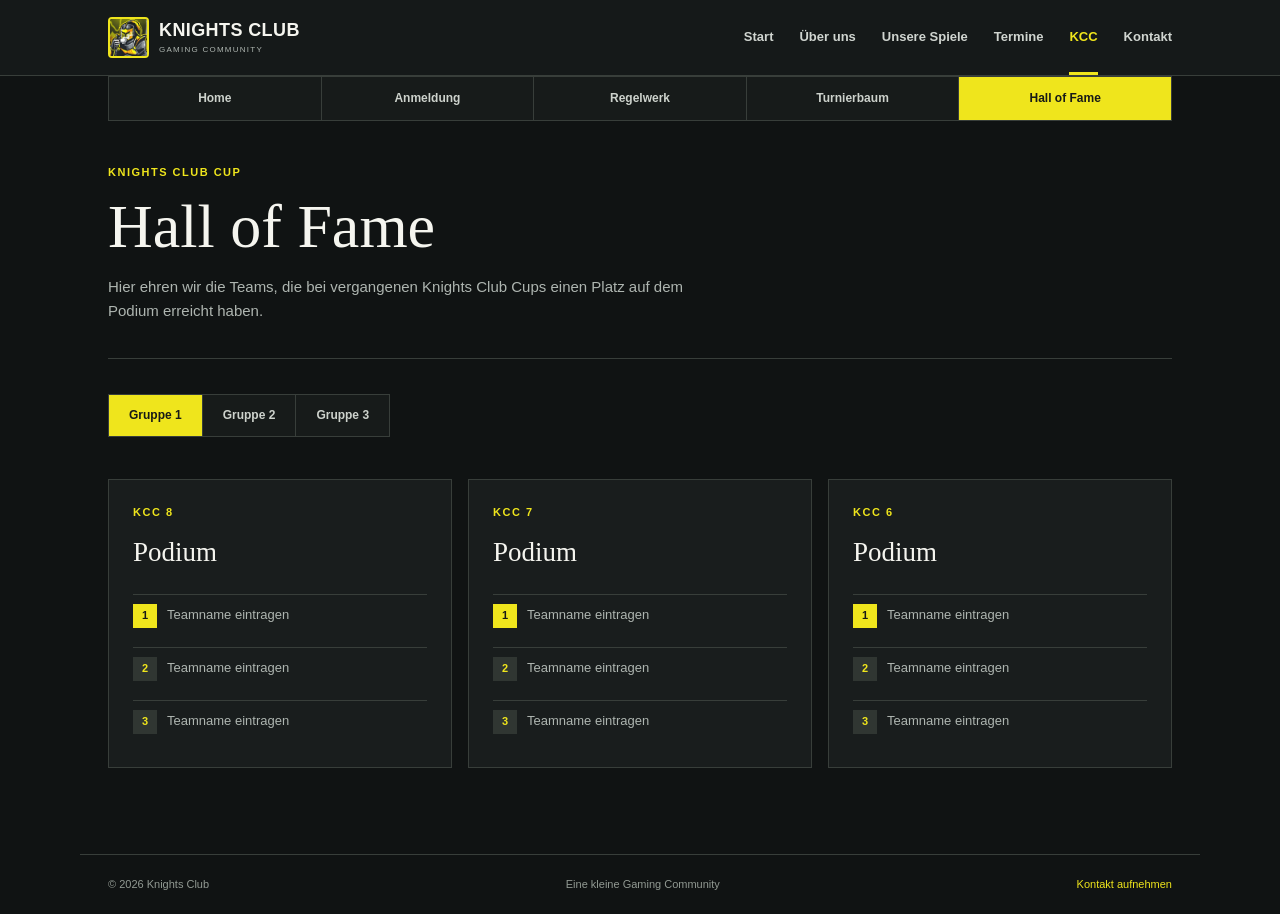
==== hall-of-fame.html @ b16c4c21 "Add Hall of Fame and grouped tournament brackets Add a new Hall of Fame page and three per-group tou" ====
<!doctype html>
<html lang="de">
  <head>
    <meta charset="UTF-8" />
    <meta name="viewport" content="width=device-width, initial-scale=1.0" />
    <meta name="description" content="Hall of Fame des Knights Club Cup" />
    <title>KCC | Hall of Fame</title>
    <link rel="stylesheet" href="styles.css" />
  </head>
  <body>
    <header class="header">
      <div class="header-inner">
        <a class="logo" href="index.html">
          <img src="assets/knights-logo.jpg" alt="Knights Club Logo" />
          <span>
            <b>KNIGHTS CLUB</b>
            <small>GAMING COMMUNITY</small>
          </span>
        </a>
        <button class="menu-toggle" aria-label="Men&uuml; &ouml;ffnen" aria-expanded="false">&#9776;</button>
        <nav class="nav" aria-label="Hauptnavigation">
          <a href="index.html">Start</a>
          <a href="ueber-uns.html">&Uuml;ber uns</a>
          <a href="spiele.html">Unsere Spiele</a>
          <a href="termine.html">Termine</a>
          <a class="active" href="kcc.html">KCC</a>
          <a href="kontakt.html">Kontakt</a>
        </nav>
      </div>
    </header>
    <main class="page-main wrap">
      <nav class="cup-nav" aria-label="KCC Navigation">
        <a href="kcc.html">Home</a>
        <a href="kcc-anmeldung.html">Anmeldung</a>
        <a href="kcc-regelwerk.html">Regelwerk</a>
        <a href="kcc-turnierbaum.html">Turnierbaum</a>
        <a class="active" href="hall-of-fame.html">Hall of Fame</a>
      </nav>
      <section class="cup-page-heading">
        <p class="section-label">KNIGHTS CLUB CUP</p>
        <h1 class="page-title">Hall of Fame</h1>
        <p>Hier ehren wir die Teams, die bei vergangenen Knights Club Cups einen Platz auf dem Podium erreicht haben.</p>
      </section>
      <div class="group-switcher" role="tablist" aria-label="Hall-of-Fame-Gruppen">
        <button class="active" type="button" role="tab" aria-selected="true" aria-controls="hall-gruppe-1" data-group-panel="hall-gruppe-1">Gruppe 1</button>
        <button type="button" role="tab" aria-selected="false" aria-controls="hall-gruppe-2" data-group-panel="hall-gruppe-2">Gruppe 2</button>
        <button type="button" role="tab" aria-selected="false" aria-controls="hall-gruppe-3" data-group-panel="hall-gruppe-3">Gruppe 3</button>
      </div>
      <section id="hall-gruppe-1" class="hall-of-fame group-panel" role="tabpanel" aria-label="Hall of Fame Gruppe 1">
        <article class="hall-card">
          <p class="section-label">KCC 8</p>
          <h2>Podium</h2>
          <ol class="podium-list">
            <li><b>1</b><span>Teamname eintragen</span></li>
            <li><b>2</b><span>Teamname eintragen</span></li>
            <li><b>3</b><span>Teamname eintragen</span></li>
          </ol>
        </article>
        <article class="hall-card">
          <p class="section-label">KCC 7</p>
          <h2>Podium</h2>
          <ol class="podium-list">
            <li><b>1</b><span>Teamname eintragen</span></li>
            <li><b>2</b><span>Teamname eintragen</span></li>
            <li><b>3</b><span>Teamname eintragen</span></li>
          </ol>
        </article>
        <article class="hall-card">
          <p class="section-label">KCC 6</p>
          <h2>Podium</h2>
          <ol class="podium-list">
            <li><b>1</b><span>Teamname eintragen</span></li>
            <li><b>2</b><span>Teamname eintragen</span></li>
            <li><b>3</b><span>Teamname eintragen</span></li>
          </ol>
        </article>
      </section>
      <section id="hall-gruppe-2" class="hall-of-fame group-panel" role="tabpanel" aria-label="Hall of Fame Gruppe 2" hidden>
        <article class="hall-card">
          <p class="section-label">KCC 8</p>
          <h2>Podium</h2>
          <ol class="podium-list">
            <li><b>1</b><span>Teamname eintragen</span></li>
            <li><b>2</b><span>Teamname eintragen</span></li>
            <li><b>3</b><span>Teamname eintragen</span></li>
          </ol>
        </article>
        <article class="hall-card">
          <p class="section-label">KCC 7</p>
          <h2>Podium</h2>
          <ol class="podium-list">
            <li><b>1</b><span>Teamname eintragen</span></li>
            <li><b>2</b><span>Teamname eintragen</span></li>
            <li><b>3</b><span>Teamname eintragen</span></li>
          </ol>
        </article>
        <article class="hall-card">
          <p class="section-label">KCC 6</p>
          <h2>Podium</h2>
          <ol class="podium-list">
            <li><b>1</b><span>Teamname eintragen</span></li>
            <li><b>2</b><span>Teamname eintragen</span></li>
            <li><b>3</b><span>Teamname eintragen</span></li>
          </ol>
        </article>
      </section>
      <section id="hall-gruppe-3" class="hall-of-fame group-panel" role="tabpanel" aria-label="Hall of Fame Gruppe 3" hidden>
        <article class="hall-card">
          <p class="section-label">KCC 8</p>
          <h2>Podium</h2>
          <ol class="podium-list">
            <li><b>1</b><span>Teamname eintragen</span></li>
            <li><b>2</b><span>Teamname eintragen</span></li>
            <li><b>3</b><span>Teamname eintragen</span></li>
          </ol>
        </article>
        <article class="hall-card">
          <p class="section-label">KCC 7</p>
          <h2>Podium</h2>
          <ol class="podium-list">
            <li><b>1</b><span>Teamname eintragen</span></li>
            <li><b>2</b><span>Teamname eintragen</span></li>
            <li><b>3</b><span>Teamname eintragen</span></li>
          </ol>
        </article>
        <article class="hall-card">
          <p class="section-label">KCC 6</p>
          <h2>Podium</h2>
          <ol class="podium-list">
            <li><b>1</b><span>Teamname eintragen</span></li>
            <li><b>2</b><span>Teamname eintragen</span></li>
            <li><b>3</b><span>Teamname eintragen</span></li>
          </ol>
        </article>
      </section>
    </main>
    <footer>
      <span>&copy; 2026 Knights Club</span>
      <span>Eine kleine Gaming Community</span>
      <a href="kontakt.html">Kontakt aufnehmen</a>
    </footer>
    <script src="script.js"></script>
  </body>
</html>
---- styles.css ----
:root {
  --black: #101313;
  --panel: #191d1d;
  --panel-light: #222726;
  --line: #383e3a;
  --white: #f5f5ef;
  --muted: #aeb5b0;
  --yellow: #efe51c;
}
* {
  box-sizing: border-box;
}
html {
  scroll-behavior: smooth;
}
body {
  min-height: 100vh;
  margin: 0;
  background: var(--black);
  color: var(--white);
  font: 15px/1.6 Arial, Helvetica, sans-serif;
}
.wrap {
  width: min(1064px, calc(100% - 56px));
  margin-right: auto;
  margin-left: auto;
}
.header {
  position: sticky;
  top: 0;
  z-index: 5;
  height: 76px;
  background: #151919;
  border-bottom: 1px solid var(--line);
}
.header-inner {
  display: flex;
  align-items: center;
  justify-content: space-between;
  width: min(1120px, 100%);
  height: 100%;
  margin: auto;
  padding: 0 28px;
}
.logo {
  display: flex;
  align-items: center;
  gap: 10px;
  color: var(--white);
  line-height: 1;
  text-decoration: none;
}
.logo img {
  width: 41px;
  height: 41px;
  border: 2px solid var(--yellow);
  border-radius: 4px;
  object-fit: cover;
}
.logo b {
  display: block;
  font-size: 18px;
  letter-spacing: .4px;
}
.logo small {
  color: var(--muted);
  font-size: 8px;
  letter-spacing: 1.25px;
}
.nav {
  display: flex;
  gap: 26px;
}
.nav a {
  padding: 27px 0 24px;
  border-bottom: 3px solid transparent;
  color: #d0d5d0;
  font-size: 13px;
  font-weight: bold;
  text-decoration: none;
}
.nav a:hover, .nav a.active {
  border-color: var(--yellow);
  color: var(--yellow);
}
.menu-toggle {
  display: none;
  border: 0;
  background: none;
  color: var(--white);
  font-size: 25px;
}
.section-label {
  margin: 0 0 9px;
  color: var(--yellow);
  font-size: 11px;
  font-weight: bold;
  letter-spacing: 1.5px;
}
h1, h2, h3 {
  font-family: Georgia, 'Times New Roman', serif;
}
.button {
  display: inline-block;
  padding: 12px 18px;
  border-radius: 3px;
  font-size: 13px;
  font-weight: bold;
  text-decoration: none;
}
.primary {
  background: var(--yellow);
  color: #161815;
}
.primary:hover {
  background: #fff35a;
}
.home-hero {
  position: relative;
  display: flex;
  align-items: center;
  min-height: 530px;
  padding: 90px max(28px, calc((100% - 1064px) / 2));
  overflow: hidden;
  background: var(--panel);
  border-bottom: 6px solid var(--yellow);
}
.home-hero::before {
  content: "";
  position: absolute;
  right: -190px;
  top: -285px;
  width: 600px;
  height: 600px;
  border: 85px solid rgba(239,229,28,.07);
  border-radius: 50%;
}
.home-copy {
  position: relative;
  z-index: 1;
  max-width: 580px;
}
.home-copy h1 {
  margin: 0 0 19px;
  font-size: 48px;
  font-weight: normal;
  line-height: 1.12;
}
.home-copy > p:not(.section-label) {
  max-width: 490px;
  margin: 0 0 27px;
  color: #c0c6c0;
}
.home-logo {
  position: absolute;
  right: max(8%, calc((100% - 1064px) / 2));
  bottom: 0;
  z-index: 1;
  width: 310px;
  text-align: center;
}
.home-logo img {
  display: block;
  width: 245px;
  height: 245px;
  margin: auto;
  border: 5px solid var(--yellow);
  border-radius: 50%;
  object-fit: cover;
  box-shadow: 0 0 0 10px #202624;
}
.home-logo span {
  display: block;
  margin: -5px 0 14px;
  color: var(--white);
  font-family: Georgia, serif;
  font-size: 40px;
  font-weight: bold;
  line-height: .75;
  letter-spacing: 2px;
  text-shadow: 2px 2px #101313;
}
.home-logo b {
  color: var(--yellow);
  font-weight: normal;
}
.home-links {
  display: grid;
  grid-template-columns: repeat(3, 1fr);
  gap: 18px;
  padding-top: 55px;
  padding-bottom: 80px;
}
.home-links a {
  position: relative;
  display: block;
  min-height: 184px;
  padding: 22px;
  border: 1px solid var(--line);
  background: var(--panel);
  color: var(--white);
  text-decoration: none;
  transition: border-color .2s, transform .2s;
}
.home-links a:hover {
  border-color: var(--yellow);
  transform: translateY(-3px);
}
.home-links span {
  color: var(--yellow);
  font-size: 11px;
  font-weight: bold;
}
.home-links h2 {
  margin: 22px 0 6px;
  font-size: 23px;
  font-weight: normal;
}
.home-links p {
  margin: 0;
  color: var(--muted);
  font-size: 13px;
}
.home-links b {
  position: absolute;
  right: 21px;
  bottom: 14px;
  color: var(--yellow);
  font-size: 23px;
}
.page-main {
  min-height: calc(100vh - 154px);
  padding-top: 76px;
  padding-bottom: 86px;
}
.page-title {
  margin: 0;
  color: var(--white);
  font-size: clamp(39px, 5vw, 62px);
  font-weight: normal;
  line-height: 1.13;
}
.page-intro {
  max-width: 610px;
  margin: 23px 0 34px;
  color: var(--muted);
}
.about-layout {
  display: grid;
  grid-template-columns: 330px 1fr;
  gap: 78px;
  margin-top: 42px;
}
.about-logo img {
  width: 280px;
  border: 5px solid var(--yellow);
  border-radius: 5px;
}
.copy {
  max-width: 590px;
  color: #c5cbc5;
}
.copy p:first-child {
  margin-top: 0;
}
.copy h2 {
  margin: 30px 0 13px;
  color: var(--white);
  font-size: 26px;
  font-weight: normal;
}
.values {
  padding: 0;
  margin: 0;
  list-style: none;
}
.values li {
  display: grid;
  grid-template-columns: 150px 1fr;
  gap: 18px;
  padding: 14px 0;
  border-top: 1px solid var(--line);
}
.values b {
  color: var(--yellow);
}
.values span {
  color: var(--muted);
  font-size: 13px;
}
.game-grid {
  display: grid;
  grid-template-columns: repeat(3, 1fr);
  gap: 18px;
}
.full-grid {
  margin-top: 35px;
}
.game-card {
  min-height: 218px;
  padding: 25px 23px;
  border: 1px solid var(--line);
  background: var(--panel);
}
.game-card--plain {
  padding: 0;
  border-color: transparent;
  background: transparent;
}
.game-icon {
  display: grid;
  place-items: center;
  width: 38px;
  height: 38px;
  border: 1px solid var(--yellow);
  color: var(--yellow);
  font-size: 12px;
  font-weight: bold;
}
.game-card h2 {
  margin: 12px 0 6px;
  color: var(--white);
  font-size: 22px;
  font-weight: normal;
}
.game-card p {
  margin: 0 0 18px;
  color: var(--muted);
  font-size: 13px;
}
.tag {
  padding: 4px 7px;
  background: #303632;
  color: #e6e9e4;
  font-size: 10px;
  font-weight: bold;
}
.card-link {
  color: var(--yellow);
  font-size: 13px;
  font-weight: bold;
  text-decoration: none;
}
.event-list {
  max-width: 780px;
}
.full-list {
  margin-top: 36px;
}
.event-list article {
  display: grid;
  grid-template-columns: 75px 1fr auto;
  gap: 20px;
  align-items: center;
  padding: 18px 0;
  border-bottom: 1px solid var(--line);
}
.event-list article:first-child {
  border-top: 1px solid var(--line);
}
.event-list time {
  padding: 6px;
  background: var(--panel-light);
  text-align: center;
  line-height: 1;
}
.event-list time b, .event-list time small {
  display: block;
  color: var(--yellow);
  font-size: 9px;
  letter-spacing: 1px;
}
.event-list time span {
  display: block;
  margin: 5px 0;
  color: var(--white);
  font-family: Georgia, serif;
  font-size: 30px;
}
.event-list h2 {
  margin: 0;
  font-size: 19px;
  font-weight: normal;
}
.event-list p {
  margin: 3px 0 0;
  color: var(--muted);
  font-size: 12px;
}
.event-time {
  color: var(--yellow);
  font-size: 12px;
  font-weight: bold;
  white-space: nowrap;
}
.contact-layout {
  display: grid;
  grid-template-columns: 1fr 355px;
  gap: 70px;
  margin-top: 38px;
}
.contact-box {
  display: flex;
  gap: 15px;
  align-items: center;
  padding: 18px;
  border-left: 4px solid var(--yellow);
  background: var(--panel);
}
.contact-box img {
  width: 73px;
  height: 73px;
  object-fit: cover;
}
.contact-box b, .contact-box span, .contact-box a {
  display: block;
}
.contact-box span {
  margin: 4px 0;
  color: var(--muted);
  font-size: 12px;
}
.contact-box a {
  color: var(--yellow);
  font-size: 12px;
}
footer {
  display: flex;
  justify-content: space-between;
  width: min(1120px, 100%);
  margin: auto;
  padding: 21px 28px;
  border-top: 1px solid var(--line);
  color: #929a93;
  font-size: 11px;
}
footer a {
  color: var(--yellow);
  text-decoration: none;
}
.team-section, .join-section, .rules-section {
  margin-top: 78px;
  padding-top: 54px;
  border-top: 1px solid var(--line);
}
.team-section > h2, .join-section > h2, .rules-section > h2 {
  margin: 0;
  color: var(--white);
  font-size: 32px;
  font-weight: normal;
}
.team-intro {
  max-width: 570px;
  margin: 10px 0 28px;
  color: var(--muted);
}
.team-grid {
  display: grid;
  grid-template-columns: repeat(4, 1fr);
  gap: 16px;
}
.team-card {
  padding: 21px 18px;
  border: 1px solid var(--line);
  background: var(--panel);
}
.team-avatar {
  display: grid;
  place-items: center;
  width: 48px;
  height: 48px;
  border: 2px solid var(--yellow);
  border-radius: 50%;
  color: var(--yellow);
  font-size: 12px;
  font-weight: bold;
}
.team-card h3 {
  margin: 18px 0 2px;
  font-size: 18px;
  font-weight: normal;
  line-height: 1.25;
}
.team-card > span {
  color: var(--yellow);
  font-size: 11px;
  font-weight: bold;
}
.team-card p {
  margin: 14px 0 0;
  color: var(--muted);
  font-size: 12px;
}
.invite-note {
  margin: 11px 0 0;
  color: var(--muted);
  font-size: 11px;
}
.invite-note code {
  color: var(--yellow);
}
.steps {
  display: grid;
  grid-template-columns: repeat(3, 1fr);
  gap: 16px;
  margin-top: 28px;
}
.steps article {
  padding: 21px;
  border: 1px solid var(--line);
  background: var(--panel);
}
.steps article > b {
  display: grid;
  place-items: center;
  width: 28px;
  height: 28px;
  border-radius: 50%;
  background: var(--yellow);
  color: #151816;
  font-size: 13px;
}
.steps h3 {
  margin: 16px 0 4px;
  font-size: 19px;
  font-weight: normal;
}
.steps p {
  margin: 0;
  color: var(--muted);
  font-size: 13px;
}
.rules {
  max-width: 820px;
  padding: 0;
  margin: 28px 0 0;
  list-style: none;
  counter-reset: rules;
}
.rules li {
  display: grid;
  grid-template-columns: 38px 185px 1fr;
  gap: 14px;
  align-items: start;
  padding: 17px 0;
  border-top: 1px solid var(--line);
  counter-increment: rules;
}
.rules li::before {
  content: counter(rules, decimal-leading-zero);
  color: var(--yellow);
  font-size: 11px;
  font-weight: bold;
  letter-spacing: 1px;
}
.rules li b {
  color: var(--white);
}
.rules li span {
  color: var(--muted);
  font-size: 13px;
}
.cup-nav {
  position: sticky;
  top: 76px;
  z-index: 4;
  display: flex;
  gap: 0;
  margin: -76px 0 35px;
  border: 1px solid var(--line);
  background: #171b1a;
}
.cup-2nav {
  position: sticky;
  top: 120px;
  z-index: 4;
  display: flex;
  gap: 0;
  margin: -76px 0 35px;
  border: 1px solid var(--line);
  background: #171b1a;
}
.cup-nav a {
  flex: 1;
  padding: 12px 16px;
  border-right: 1px solid var(--line);
  color: #cdd2cc;
  font-size: 12px;
  font-weight: bold;
  text-align: center;
  text-decoration: none;
}
.cup-2nav a {
  flex: 1;
  padding: 12px 16px;
  border-right: 1px solid var(--line);
  color: #cdd2cc;
  font-size: 12px;
  font-weight: bold;
  text-align: center;
  text-decoration: none;
}
.cup-nav a:last-child {
  border-right: 0;
}
.cup-nav a:hover, .cup-nav a.active {
  background: var(--yellow);
  color: #171a17;
}
.group-switcher {
  display: inline-flex;
  margin: 35px 0 0;
  border: 1px solid var(--line);
  background: #171b1a;
}
.group-switcher button {
  padding: 11px 20px;
  border: 0;
  border-right: 1px solid var(--line);
  background: transparent;
  color: #cdd2cc;
  font: inherit;
  font-size: 12px;
  font-weight: bold;
  cursor: pointer;
}
.group-switcher button:last-child {
  border-right: 0;
}
.group-switcher button:hover, .group-switcher button.active {
  background: var(--yellow);
  color: #171a17;
}
.group-panel[hidden] {
  display: none;
}
.cup-hero, .cup-section {
  scroll-margin-top: 132px;
}
.cup-hero {
  position: relative;
  padding: 8px 0 38px;
  border-bottom: 1px solid var(--line);
}
.cup-hero::after {
  content: "KCC";
  position: absolute;
  top: -24px;
  right: 0;
  color: rgba(239,229,28,.06);
  font-family: Georgia, serif;
  font-size: clamp(120px, 20vw, 250px);
  font-weight: bold;
  line-height: 1;
  pointer-events: none;
}
.cup-hero > * {
  position: relative;
  z-index: 1;
}
.cup-hero > p:last-child {
  max-width: 570px;
  margin: 19px 0 0;
  color: var(--muted);
}
.cup-date {
  display: flex;
  align-items: center;
  gap: 18px;
  margin-top: 25px;
}
.cup-date > span {
  padding: 8px 12px;
  background: var(--yellow);
  color: #161815;
  font-size: 16px;
  font-weight: bold;
}
.cup-date b, .cup-date small {
  display: block;
}
.cup-date b {
  color: var(--white);
  font-size: 14px;
  letter-spacing: .6px;
}
.cup-date small {
  color: var(--yellow);
  font-size: 10px;
  letter-spacing: 1px;
}
.cup-page-heading {
  padding: 8px 0 35px;
  border-bottom: 1px solid var(--line);
}
.cup-page-heading > p:last-child {
  max-width: 590px;
  margin: 14px 0 0;
  color: var(--muted);
}
.cup-home-links {
  display: grid;
  grid-template-columns: repeat(4, 1fr);
  gap: 16px;
  padding-top: 42px;
}
.cup-home-links a {
  position: relative;
  display: block;
  min-height: 176px;
  padding: 21px;
  border: 1px solid var(--line);
  background: var(--panel);
  color: var(--white);
  text-decoration: none;
  transition: border-color .2s, transform .2s;
}
.cup-home-links a:hover {
  border-color: var(--yellow);
  transform: translateY(-3px);
}
.cup-home-links span {
  color: var(--yellow);
  font-size: 11px;
  font-weight: bold;
}
.cup-home-links h2 {
  margin: 21px 0 6px;
  font-size: 23px;
  font-weight: normal;
}
.cup-home-links p {
  margin: 0;
  color: var(--muted);
  font-size: 13px;
}
.cup-home-links b {
  position: absolute;
  right: 20px;
  bottom: 13px;
  color: var(--yellow);
  font-size: 22px;
}
.hall-of-fame {
  display: grid;
  grid-template-columns: repeat(3, 1fr);
  gap: 16px;
  padding-top: 42px;
}
.hall-card {
  padding: 24px;
  border: 1px solid var(--line);
  background: var(--panel);
}
.hall-card h2 {
  margin: 0 0 20px;
  font-size: 27px;
  font-weight: normal;
}
.podium-list {
  display: grid;
  gap: 10px;
  padding: 0;
  margin: 0;
  list-style: none;
}
.podium-list li {
  display: flex;
  align-items: center;
  gap: 10px;
  padding: 9px 0;
  border-top: 1px solid var(--line);
  color: var(--muted);
  font-size: 13px;
}
.podium-list b {
  display: grid;
  place-items: center;
  width: 24px;
  height: 24px;
  background: #303632;
  color: var(--yellow);
  font-size: 11px;
}
.podium-list li:first-child b {
  background: var(--yellow);
  color: #151816;
}
.cup-section {
  padding: 60px 0 0;
}
.cup-section > h2 {
  margin: 0;
  color: var(--white);
  font-size: 32px;
  font-weight: normal;
}
.application-steps {
  display: grid;
  grid-template-columns: repeat(3, 1fr);
  gap: 16px;
  margin: 28px 0 25px;
}
.application-steps article {
  padding: 21px;
  border: 1px solid var(--line);
  background: var(--panel);
}
.application-steps article > b {
  display: grid;
  place-items: center;
  width: 28px;
  height: 28px;
  border-radius: 50%;
  background: var(--yellow);
  color: #151816;
  font-size: 13px;
}
.application-steps h3 {
  margin: 16px 0 4px;
  font-size: 19px;
  font-weight: normal;
}
.application-steps p {
  margin: 0;
  color: var(--muted);
  font-size: 13px;
}
.cup-rules {
  margin-top: 65px;
  padding-top: 54px;
  border-top: 1px solid var(--line);
}
.cup-section {
  padding: 60px 0 0;
}
.cup-section > h2 {
  margin: 0;
  color: var(--white);
  font-size: 32px;
  font-weight: normal;
}
.application-steps {
  display: grid;
  grid-template-columns: repeat(3, 1fr);
  gap: 16px;
  margin: 28px 0 25px;
}
.application-steps article {
  padding: 21px;
  border: 1px solid var(--line);
  background: var(--panel);
}
.application-steps article > b {
  display: grid;
  place-items: center;
  width: 28px;
  height: 28px;
  border-radius: 50%;
  background: var(--yellow);
  color: #151816;
  font-size: 13px;
}
.application-steps h3 {
  margin: 16px 0 4px;
  font-size: 19px;
  font-weight: normal;
}
.application-steps p {
  margin: 0;
  color: var(--muted);
  font-size: 13px;
}
.cup-rules, .cup-bracket {
  margin-top: 65px;
  padding-top: 54px;
  border-top: 1px solid var(--line);
}
.bracket-note {
  margin: 8px 0 28px;
  color: var(--muted);
}
.bracket {
  display: grid;
  grid-template-columns: repeat(4, 250px);
  gap: 14px;
  overflow-x: auto;
  padding-bottom: 4px;
}
.bracket-groups {
  display: grid;
  gap: 50px;
  margin-top: 28px;
}
.bracket-group {
  padding-bottom: 50px;
  border-bottom: 1px solid var(--line);
}
.bracket-group:last-child {
  padding-bottom: 0;
  border-bottom: 0;
}
.bracket-group h2 {
  margin: 0 0 20px;
  color: var(--white);
  font-size: 27px;
  font-weight: normal;
}
.bracket-group .bracket {
  grid-template-columns: repeat(4, minmax(190px, 1fr));
  max-width: 640px;
}
.bracket-round {
  display: flex;
  flex-direction: column;
  gap: 14px;
  min-width: 190px;
}
.bracket-round > b {
  color: var(--yellow);
  font-size: 10px;
  letter-spacing: 1px;
}
.bracket-round > span {
  display: flex;
  justify-content: space-between;
  gap: 12px;
  padding: 13px 12px;
  border-left: 3px solid #5e665e;
  background: var(--panel);
  color: #e4e7e2;
  font-size: 12px;
}
.bracket-round i {
  color: var(--yellow);
  font-size: 10px;
  font-style: normal;
}
.final-round {
  justify-content: center;
}
.final-round strong {
  display: block;
  padding: 14px 8px;
  border: 1px solid var(--yellow);
  color: var(--yellow);
  font-size: 11px;
  letter-spacing: .6px;
  text-align: center;
}
@media (max-width: 760px) {
  .wrap {
    width: min(100% - 40px, 1064px);
  }
  .header-inner {
    padding: 0 20px;
  }
  .menu-toggle {
    display: block;
  }
  .nav {
    display: none;
  }
  .nav.open {
    position: absolute;
    top: 76px;
    left: 0;
    display: flex;
    flex-direction: column;
    gap: 0;
    width: 100%;
    padding: 8px 20px 16px;
    border-bottom: 1px solid var(--line);
    background: #151919;
  }
  .nav a {
    padding: 10px 0;
  }
  .home-hero {
    min-height: 590px;
    padding: 63px 25px;
    align-items: flex-start;
  }
  .home-copy h1 {
    font-size: 39px;
  }
  .home-logo {
    right: -12px;
    bottom: 10px;
    width: 230px;
    opacity: .4;
  }
  .home-logo img {
    width: 185px;
    height: 185px;
  }
  .home-logo span {
    font-size: 30px;
  }
  .home-links {
    grid-template-columns: 1fr;
    padding-top: 38px;
    padding-bottom: 55px;
  }
  .home-links a {
    min-height: 145px;
  }
  .page-main {
    padding-top: 55px;
    padding-bottom: 60px;
  }
  .about-layout, .contact-layout {
    grid-template-columns: 1fr;
    gap: 30px;
  }
  .about-logo img {
    width: 190px;
  }
  .values li {
    grid-template-columns: 1fr;
    gap: 3px;
  }
  .game-grid {
    grid-template-columns: 1fr;
  }
  .event-list article {
    grid-template-columns: 60px 1fr;
    gap: 13px;
  }
  .event-time {
    grid-column: 2;
  }
  .contact-box {
    max-width: 355px;
  }
  .team-section, .join-section, .rules-section {
    margin-top: 55px;
    padding-top: 42px;
  }
  .team-grid, .steps, .application-steps, .cup-home-links, .hall-of-fame {
    grid-template-columns: 1fr;
  }
  .cup-nav {
    top: 76px;
    margin-top: -55px;
    margin-bottom: 30px;
  }
  .cup-nav a {
    padding: 11px 6px;
    font-size: 10px;
  }
  .group-switcher {
    display: flex;
    width: 100%;
    margin-top: 28px;
  }
  .group-switcher button {
    flex: 1;
    padding: 11px 6px;
    font-size: 11px;
  }
  .cup-hero {
    padding-top: 10px;
  }
  .cup-hero::after {
    top: 6px;
    font-size: 120px;
  }
  .cup-section {
    padding-top: 48px;
  }
  .cup-rules, .cup-bracket {
    margin-top: 52px;
    padding-top: 42px;
  }
  .bracket {
    grid-template-columns: 210px 210px 210px;
  }
  .bracket-group .bracket {
    grid-template-columns: 210px 210px;
  }
  .rules li {
    grid-template-columns: 30px 1fr;
    gap: 5px 10px;
  }
  .rules li span {
    grid-column: 2;
  }
  footer {
    display: block;
    padding: 20px 25px;
  }
  footer span, footer a {
    display: block;
    margin: 4px 0;
  }
}
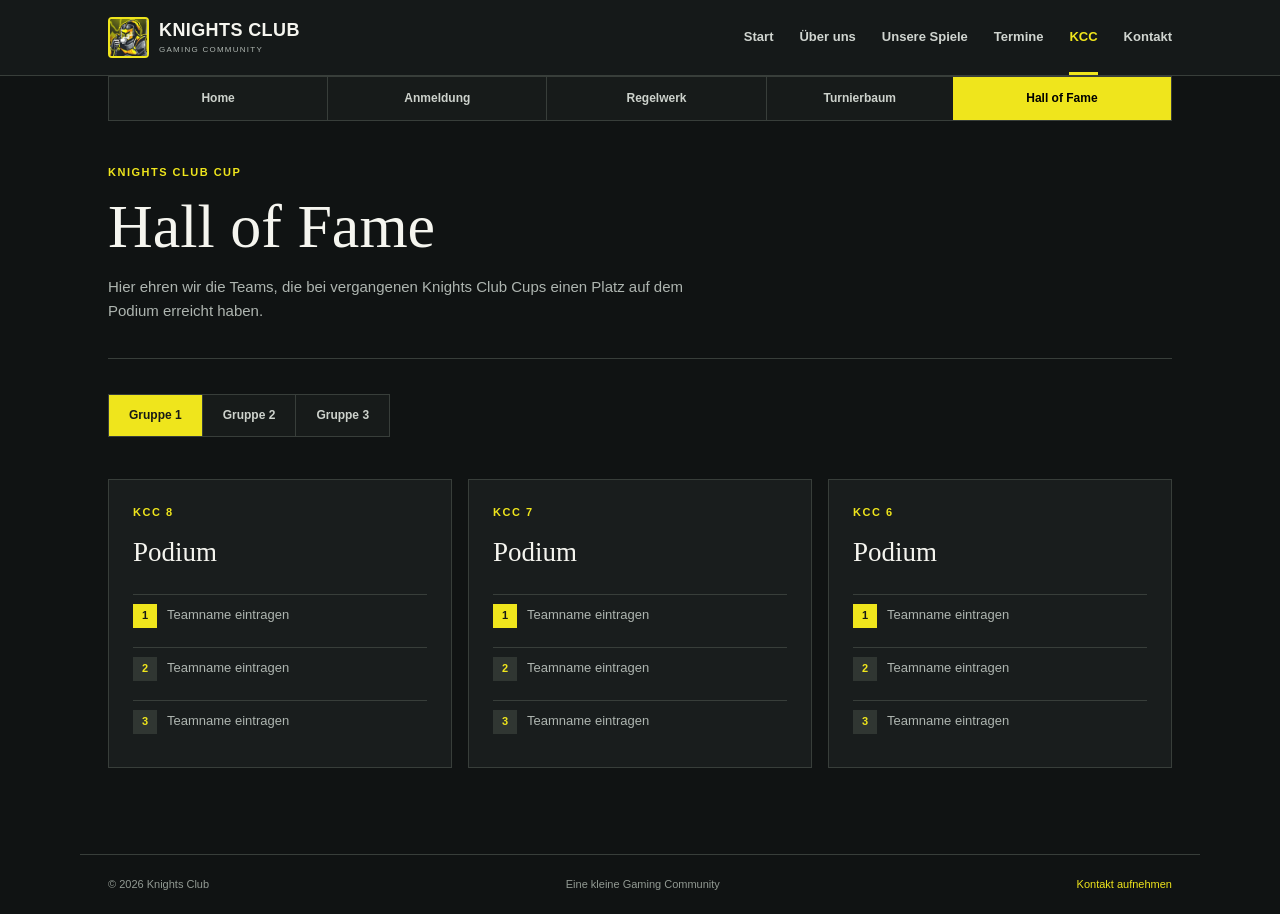
==== commit bab67fb3: "Restructure site styling and KCC navigation Split the site styles into modular CSS files and switch " ====
--- a/hall-of-fame.html
+++ b/hall-of-fame.html
@@ -5,7 +5,7 @@
     <meta name="viewport" content="width=device-width, initial-scale=1.0" />
     <meta name="description" content="Hall of Fame des Knights Club Cup" />
     <title>KCC | Hall of Fame</title>
-    <link rel="stylesheet" href="styles.css" />
+    <link rel="stylesheet" href="css/main.css" />
   </head>
   <body>
     <header class="header">
@@ -33,7 +33,14 @@
         <a href="kcc.html">Home</a>
         <a href="kcc-anmeldung.html">Anmeldung</a>
         <a href="kcc-regelwerk.html">Regelwerk</a>
-        <a href="kcc-turnierbaum.html">Turnierbaum</a>
+        <div class="cup-nav-item" role="group" aria-label="Turnierbaum" tabindex="0">
+          <span class="cup-nav-label">Turnierbaum</span>
+          <div class="cup-subnav">
+            <a href="kcc-turnierbaum-gruppe-1.html">Gruppe 1</a>
+            <a href="kcc-turnierbaum-gruppe-2.html">Gruppe 2</a>
+            <a href="kcc-turnierbaum-gruppe-3.html">Gruppe 3</a>
+          </div>
+        </div>
         <a class="active" href="hall-of-fame.html">Hall of Fame</a>
       </nav>
       <section class="cup-page-heading">
--- a/css/main.css
+++ b/css/main.css
@@ -0,0 +1,4 @@
+@import url(base.css);
+@import url(pages.css);
+@import url(components.css);
+@import url(responsive.css);
